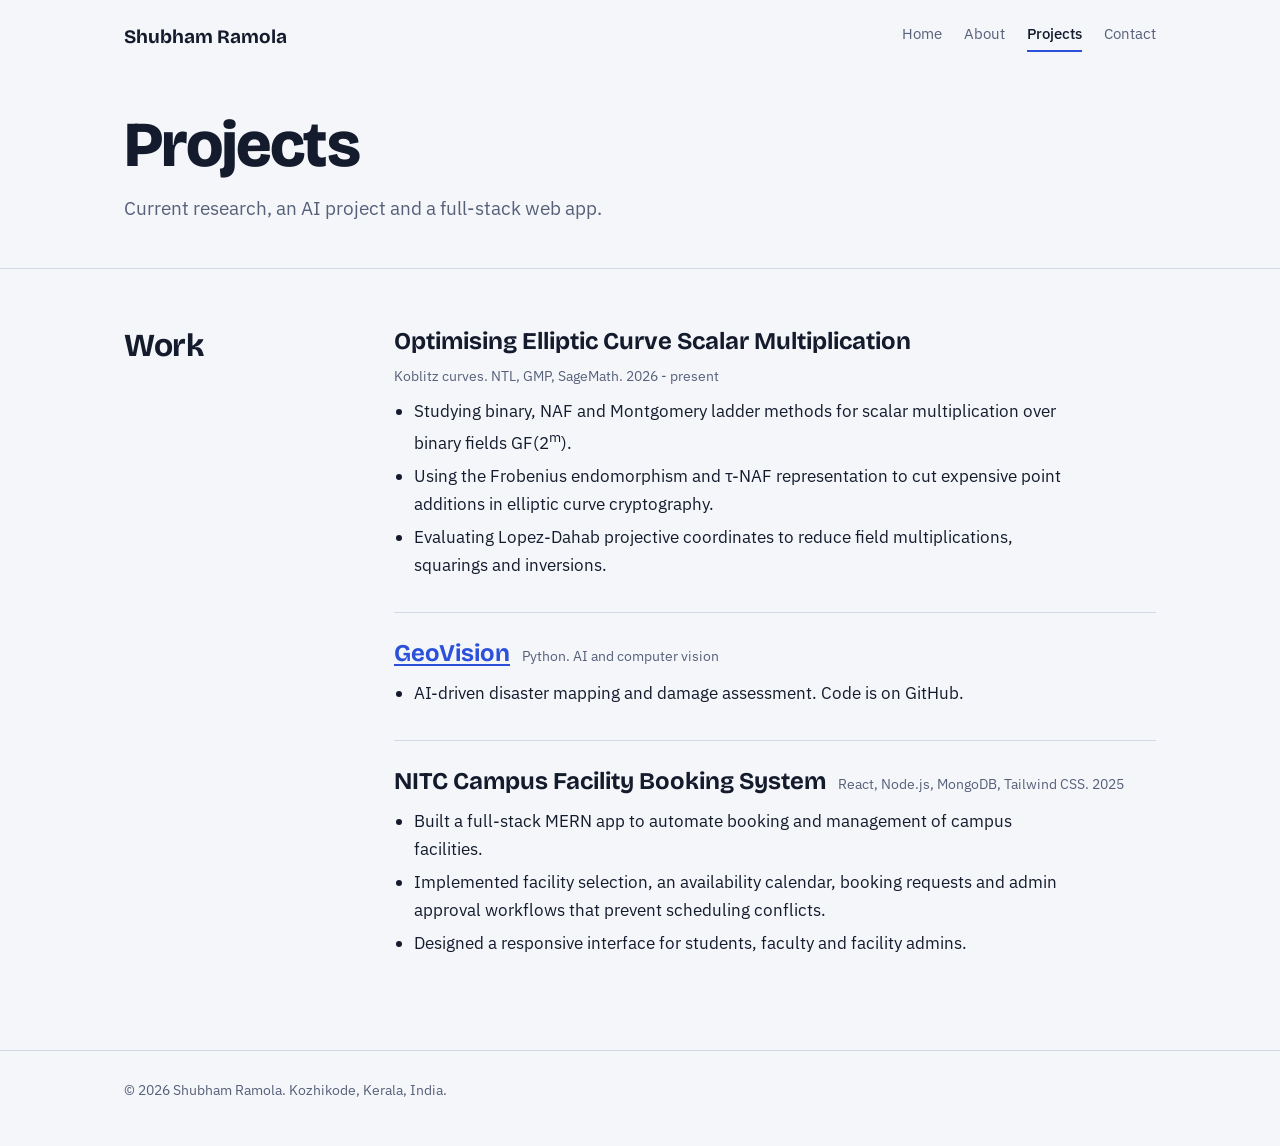
==== projects.html @ 7f2e1a7a "Add files via upload" ====
<!DOCTYPE html>
<html lang="en">
<head>
<meta charset="utf-8">
<meta name="viewport" content="width=device-width, initial-scale=1, viewport-fit=cover">
<title>Projects | Shubham Ramola</title>
<meta name="description" content="Shubham Ramola, M.Tech CSE (Information Security) at NIT Calicut. Researching elliptic curve scalar multiplication.">
<link rel="icon" href="data:image/svg+xml,<svg xmlns='http://www.w3.org/2000/svg' viewBox='0 0 100 100'><text y='.9em' font-size='90'>🔐</text></svg>">
<link rel="preconnect" href="https://fonts.googleapis.com">
<link rel="preconnect" href="https://fonts.gstatic.com" crossorigin>
<link href="https://fonts.googleapis.com/css2?family=Bricolage+Grotesque:wght@500;700;800&family=IBM+Plex+Sans:wght@400;500&display=swap" rel="stylesheet">
<link rel="stylesheet" href="style.css">
</head>
<body>
<div class="wrap"><nav><b>Shubham Ramola</b><div><a href="index.html">Home</a><a href="about.html">About</a><a href="projects.html" aria-current="page">Projects</a><a href="contact.html">Contact</a></div></nav></div>
<div class="wrap"><div class="pagehead"><h1>Projects</h1><p>Current research, an AI project and a full-stack web app.</p></div></div>
<section><div class="wrap"><h2>Work</h2><div class="body">
  <article class="proj">
    <h3>Optimising Elliptic Curve Scalar Multiplication <span class="t">Koblitz curves. NTL, GMP, SageMath. 2026 - present</span></h3>
    <ul>
      <li>Studying binary, NAF and Montgomery ladder methods for scalar multiplication over binary fields GF(2<sup>m</sup>).</li>
      <li>Using the Frobenius endomorphism and τ-NAF representation to cut expensive point additions in elliptic curve cryptography.</li>
      <li>Evaluating Lopez-Dahab projective coordinates to reduce field multiplications, squarings and inversions.</li>
    </ul>
  </article>
  <article class="proj">
    <h3><a href="https://github.com/skiing22/GeoVision" target="_blank" rel="noopener">GeoVision</a> <span class="t">Python. AI and computer vision</span></h3>
    <ul><li>AI-driven disaster mapping and damage assessment. Code is on GitHub.</li></ul>
  </article>
  <article class="proj">
    <h3>NITC Campus Facility Booking System <span class="t">React, Node.js, MongoDB, Tailwind CSS. 2025</span></h3>
    <ul>
      <li>Built a full-stack MERN app to automate booking and management of campus facilities.</li>
      <li>Implemented facility selection, an availability calendar, booking requests and admin approval workflows that prevent scheduling conflicts.</li>
      <li>Designed a responsive interface for students, faculty and facility admins.</li>
    </ul>
  </article>
</div></div></section>
<footer><div class="wrap">© 2026 Shubham Ramola. Kozhikode, Kerala, India.</div></footer>
<script src="main.js"></script>
</body>
</html>
---- style.css ----
:root{--bg:#F4F6FA;--surf:#FFFFFF;--ink:#141B2D;--mute:#566079;--line:#D3D9E6;--acc:#2B50D9;--hi:#C25E00}
@media (prefers-color-scheme:dark){:root:not([data-theme="light"]){--bg:#0E1320;--surf:#151C2E;--ink:#E6EAF5;--mute:#98A2BA;--line:#27314B;--acc:#86A3FF;--hi:#F5A623}}
:root[data-theme="dark"]{--bg:#0E1320;--surf:#151C2E;--ink:#E6EAF5;--mute:#98A2BA;--line:#27314B;--acc:#86A3FF;--hi:#F5A623}
*{box-sizing:border-box}
html{scroll-behavior:smooth}
body{margin:0;background:var(--bg);color:var(--ink);font:400 17px/1.65 "IBM Plex Sans",system-ui,sans-serif;-webkit-font-smoothing:antialiased}
a{color:var(--acc);text-underline-offset:3px}
a:focus-visible{outline:3px solid var(--hi);outline-offset:3px;border-radius:3px}
h1,h2,h3{font-family:"Bricolage Grotesque","IBM Plex Sans",sans-serif;line-height:1.08;margin:0}
.wrap{max-width:1080px;margin:0 auto;padding:0 24px}
nav{display:flex;justify-content:space-between;align-items:center;padding:22px 0;gap:16px;flex-wrap:wrap}
nav b{font:700 19px "Bricolage Grotesque",sans-serif}
nav div{display:flex;gap:22px}
nav a{color:var(--mute);text-decoration:none;font-size:15px;padding-bottom:3px}
nav a:hover{color:var(--ink)}
nav a[aria-current]{color:var(--ink);font-weight:500;border-bottom:2px solid var(--acc)}
.hero{display:grid;grid-template-columns:1.05fr 1fr;gap:48px;align-items:center;padding:40px 0 72px}
.hero h1{font-size:clamp(46px,7.4vw,92px);font-weight:800;letter-spacing:-.03em}
.hero p{max-width:30em;color:var(--mute);margin:22px 0 0;font-size:19px}
.hero p strong{color:var(--ink);font-weight:500}
.pagehead{padding:36px 0 44px}
.pagehead h1{font-size:clamp(38px,6vw,64px);font-weight:800;letter-spacing:-.03em}
.pagehead p{color:var(--mute);max-width:34em;margin:14px 0 0;font-size:19px}
.btns{display:flex;gap:12px;margin-top:30px;flex-wrap:wrap}
.btn{display:inline-block;padding:12px 20px;border:1.5px solid var(--ink);border-radius:999px;color:var(--ink);text-decoration:none;font-weight:500;font-size:15px}
.btn.fill{background:var(--ink);color:var(--bg)}
.btn:hover{border-color:var(--acc)}
figure{margin:0}
#c{width:100%;aspect-ratio:7/6;display:block;background:var(--surf);border:1px solid var(--line);border-radius:14px;cursor:crosshair;touch-action:pan-y}
figcaption{font-size:14px;color:var(--mute);margin-top:10px}
section{padding:60px 0;border-top:1px solid var(--line)}
section>.wrap{display:grid;grid-template-columns:230px 1fr;gap:40px}
h2{font-size:32px;font-weight:700;letter-spacing:-.015em}
.body>*:first-child{margin-top:0}
.body p{max-width:38em;margin:0 0 14px}
.tl{display:grid;grid-template-columns:130px 1fr;gap:6px 24px;margin:0 0 8px;padding-left:18px;border-left:2px solid var(--line)}
.tl .y{color:var(--mute);font-size:15px;padding-top:2px}
.tl h3{font-size:20px;font-weight:700}
.tl p{margin:2px 0 22px;color:var(--mute)}
.proj{padding:0 0 28px;margin:0 0 28px;border-bottom:1px solid var(--line)}
.proj:last-child{border:0;margin:0}
.proj h3{font-size:24px;font-weight:700;display:flex;gap:12px;align-items:baseline;flex-wrap:wrap}
.proj .t{font:400 14px "IBM Plex Sans",sans-serif;color:var(--mute)}
.proj ul{margin:12px 0 0;padding-left:20px;max-width:40em}
.proj li{margin:5px 0}
dl{display:grid;grid-template-columns:150px 1fr;gap:14px 24px;margin:0}
dt{font-weight:500}
dd{margin:0;color:var(--mute)}
.big{font:700 clamp(26px,4vw,40px)/1.15 "Bricolage Grotesque",sans-serif;letter-spacing:-.02em;max-width:18em;margin-bottom:22px}
.links{display:flex;gap:12px;flex-wrap:wrap}
footer{padding:28px 0 44px;color:var(--mute);font-size:14px;border-top:1px solid var(--line)}
@media (max-width:820px){.hero{grid-template-columns:1fr;gap:32px}section>.wrap{grid-template-columns:1fr;gap:20px}.tl{grid-template-columns:1fr;gap:0}.tl .y{margin-top:4px}dl{grid-template-columns:1fr;gap:2px}dd{margin-bottom:12px}}
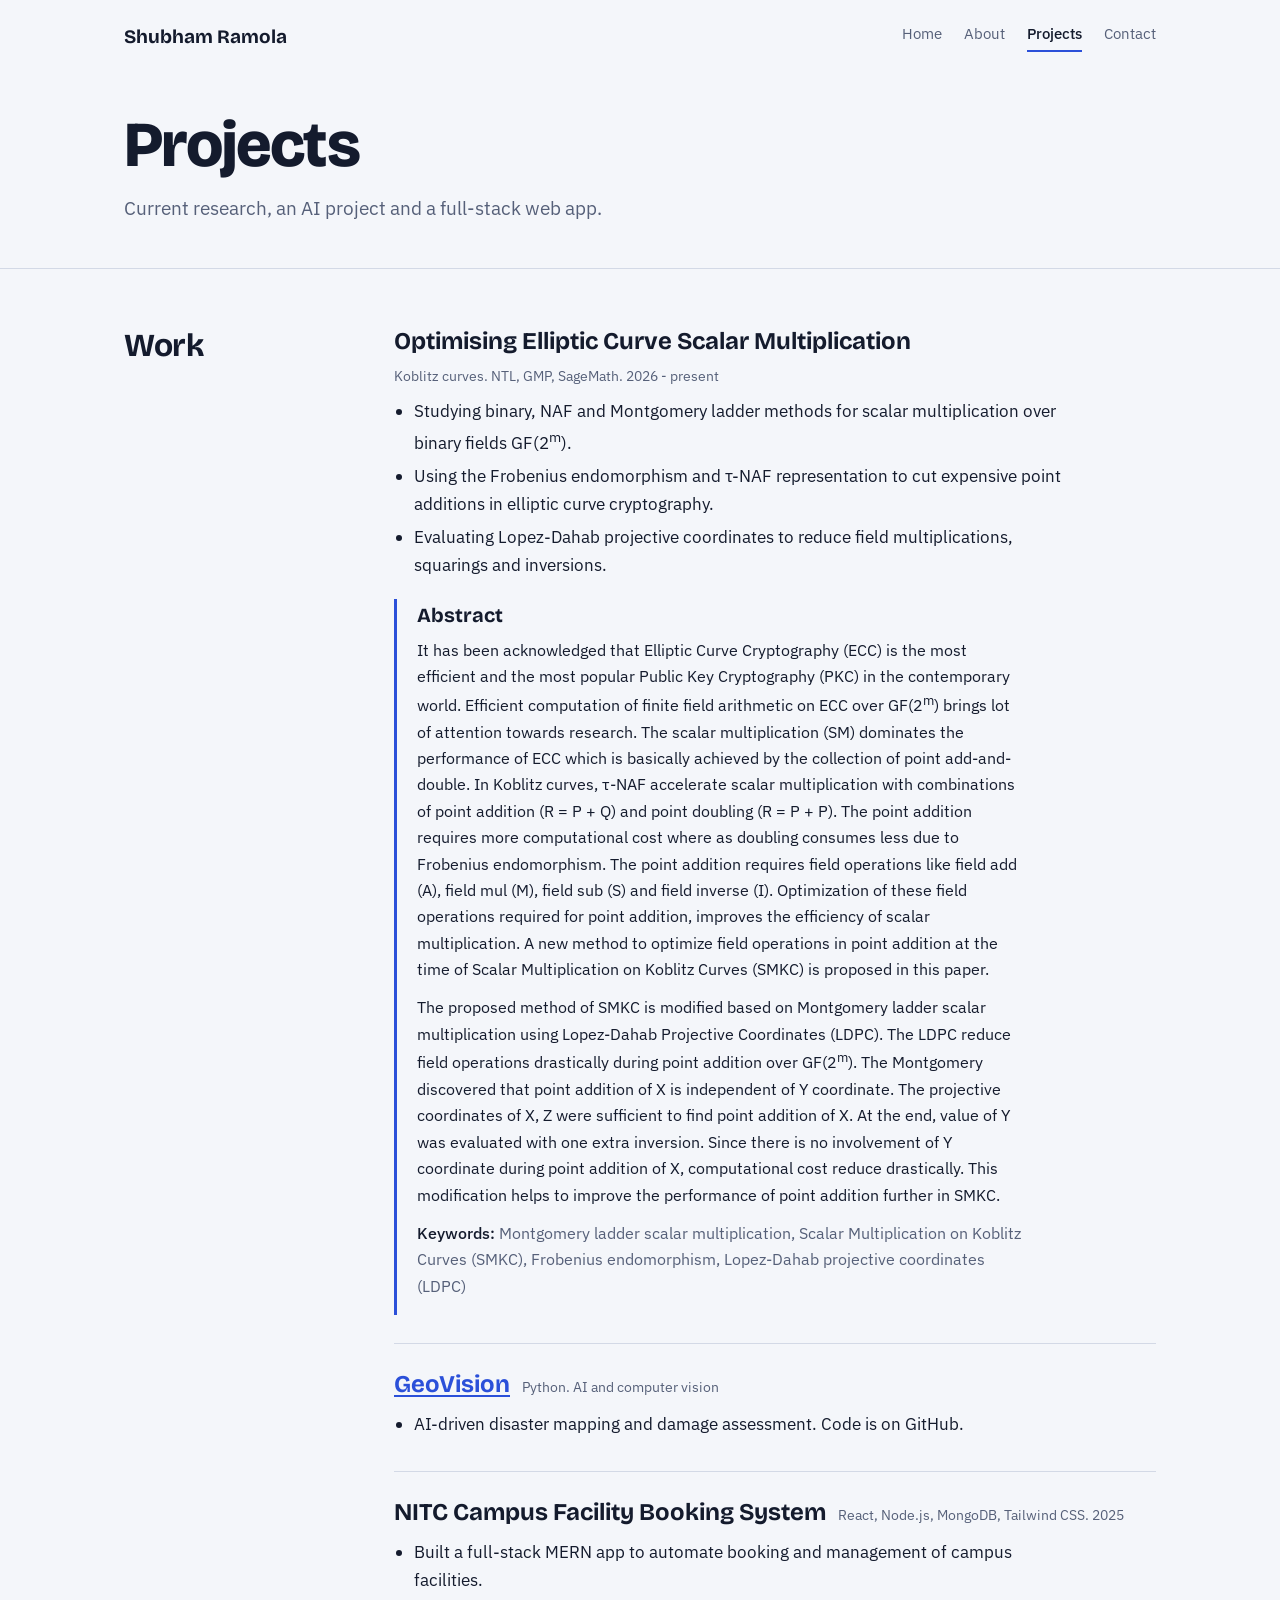
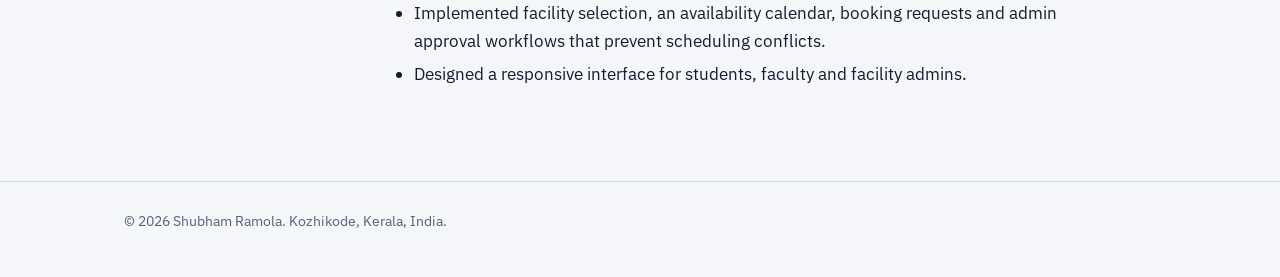
==== commit dad371bc: "add files via upload" ====
--- a/projects.html
+++ b/projects.html
@@ -22,6 +22,12 @@
       <li>Using the Frobenius endomorphism and τ-NAF representation to cut expensive point additions in elliptic curve cryptography.</li>
       <li>Evaluating Lopez-Dahab projective coordinates to reduce field multiplications, squarings and inversions.</li>
     </ul>
+    <div class="abstract" id="abstract">
+      <h4>Abstract</h4>
+      <p>It has been acknowledged that Elliptic Curve Cryptography (ECC) is the most efficient and the most popular Public Key Cryptography (PKC) in the contemporary world. Efficient computation of finite field arithmetic on ECC over GF(2<sup>m</sup>) brings lot of attention towards research. The scalar multiplication (SM) dominates the performance of ECC which is basically achieved by the collection of point add-and-double. In Koblitz curves, τ-NAF accelerate scalar multiplication with combinations of point addition (R = P + Q) and point doubling (R = P + P). The point addition requires more computational cost where as doubling consumes less due to Frobenius endomorphism. The point addition requires field operations like field add (A), field mul (M), field sub (S) and field inverse (I). Optimization of these field operations required for point addition, improves the efficiency of scalar multiplication. A new method to optimize field operations in point addition at the time of Scalar Multiplication on Koblitz Curves (SMKC) is proposed in this paper.</p>
+      <p>The proposed method of SMKC is modified based on Montgomery ladder scalar multiplication using Lopez-Dahab Projective Coordinates (LDPC). The LDPC reduce field operations drastically during point addition over GF(2<sup>m</sup>). The Montgomery discovered that point addition of X is independent of Y coordinate. The projective coordinates of X, Z were sufficient to find point addition of X. At the end, value of Y was evaluated with one extra inversion. Since there is no involvement of Y coordinate during point addition of X, computational cost reduce drastically. This modification helps to improve the performance of point addition further in SMKC.</p>
+      <p class="kw"><strong>Keywords:</strong> Montgomery ladder scalar multiplication, Scalar Multiplication on Koblitz Curves (SMKC), Frobenius endomorphism, Lopez-Dahab projective coordinates (LDPC)</p>
+    </div>
   </article>
   <article class="proj">
     <h3><a href="https://github.com/skiing22/GeoVision" target="_blank" rel="noopener">GeoVision</a> <span class="t">Python. AI and computer vision</span></h3>
--- a/style.css
+++ b/style.css
@@ -43,6 +43,12 @@
 .proj .t{font:400 14px "IBM Plex Sans",sans-serif;color:var(--mute)}
 .proj ul{margin:12px 0 0;padding-left:20px;max-width:40em}
 .proj li{margin:5px 0}
+.abstract{margin:20px 0 0;padding:4px 0 4px 20px;border-left:3px solid var(--acc);max-width:42em}
+.abstract h4{font:700 20px "Bricolage Grotesque",sans-serif;margin:0 0 10px}
+.abstract p{margin:0 0 12px;font-size:16px}
+.abstract .kw{color:var(--mute)}
+.abstract .kw strong{color:var(--ink);font-weight:500}
+html{scroll-padding-top:16px}
 dl{display:grid;grid-template-columns:150px 1fr;gap:14px 24px;margin:0}
 dt{font-weight:500}
 dd{margin:0;color:var(--mute)}
